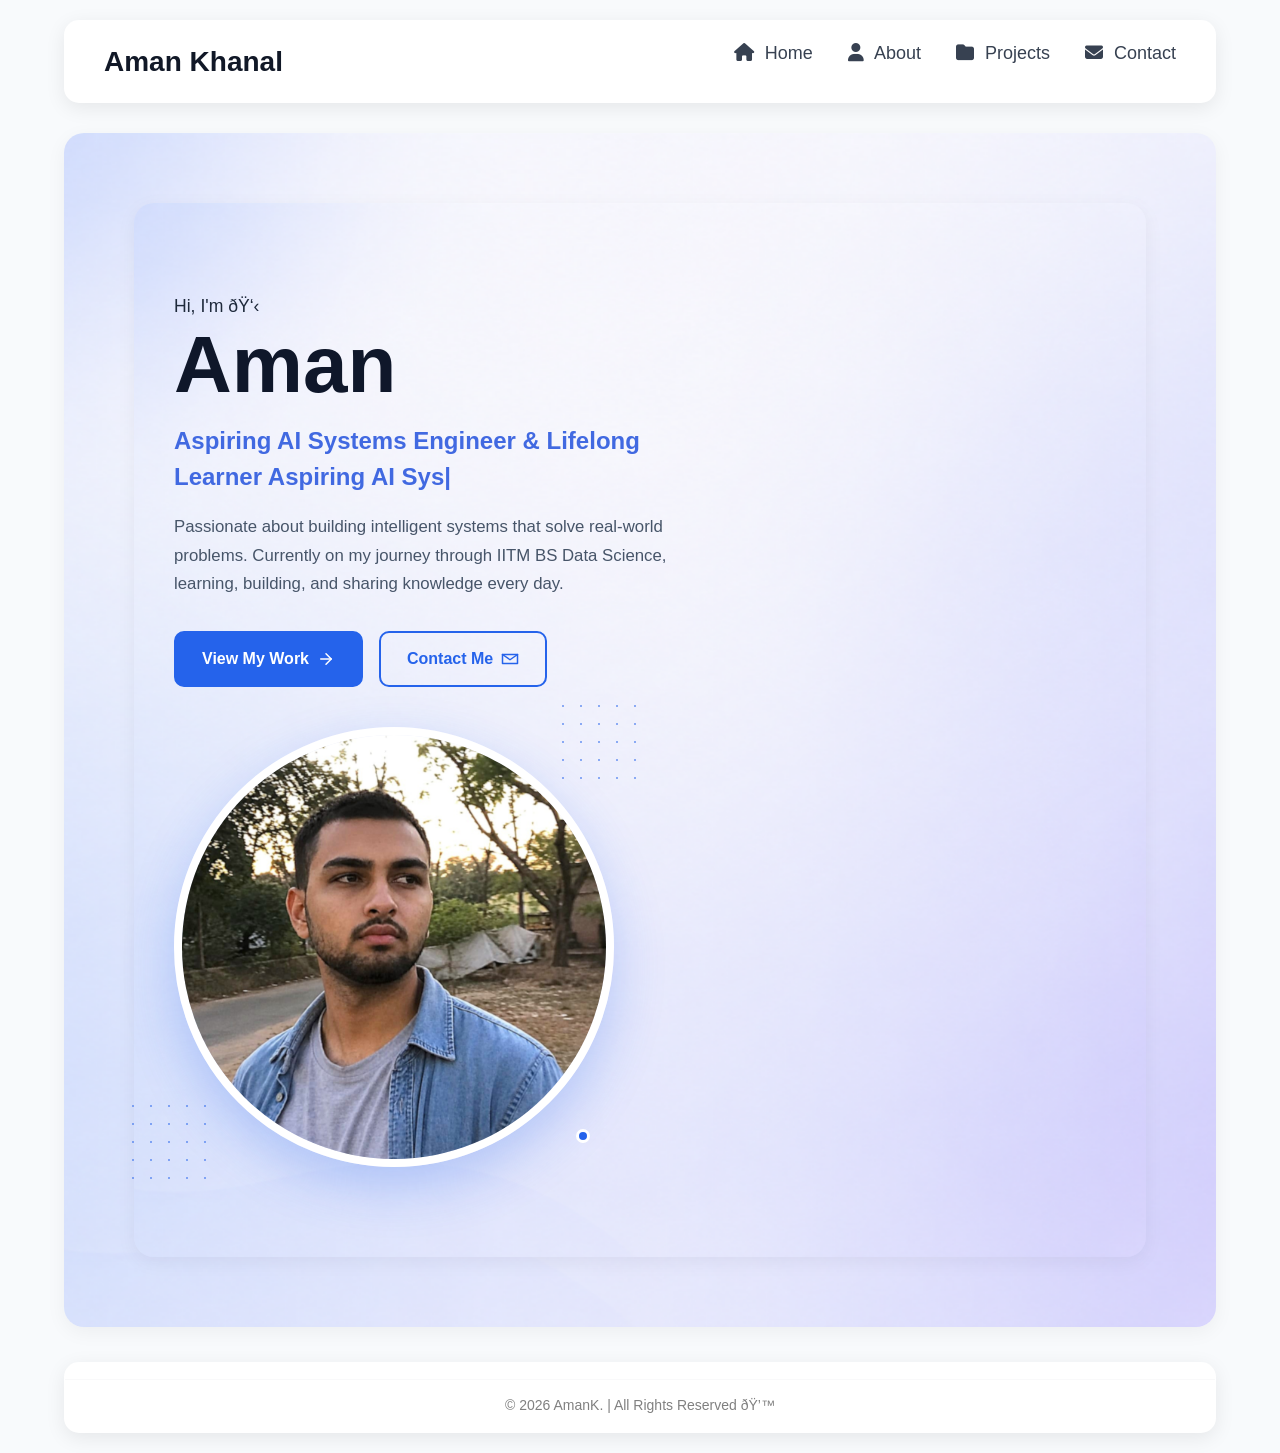
==== index.html @ 200d9241 "Add files via upload" ====
<!doctype html>

<html lang="en">
  <head>
    <link
      href="https://cdn.jsdelivr.net/npm/bootstrap@5.3.8/dist/css/bootstrap.min.css"
      rel="stylesheet"
      integrity="sha384-sRIl4kxILFvY47J16cr9ZwB07vP4J8+LH7qKQnuqkuIAvNWLzeN8tE5YBujZqJLB"
      crossorigin="anonymous"
    />
    <script>
      src="https://cdn.jsdelivr.net/npm/bootstrap@5.3.8/dist/js/bootstrap.bundle.min.js"
      integrity="sha384-FKyoEForCGlyvwx9Hj09JcYn3nv7wiPVlz7YYwJrWVcXK/BmnVDxM+D2scQbITxI"
      crossorigin="anonymous"
    </script>
    <link href="styles.css" rel="stylesheet" />
    <link
      rel="stylesheet"
      href="https://cdnjs.cloudflare.com/ajax/libs/font-awesome/6.7.2/css/all.min.css"
    />
    <title>AmanK.</title>
  </head>
  <body>
    <header>
      <h1>Aman Khanal</h1>
      <nav>
        <ul>
          <li>
            <a href="#index.html"><i class="fa-solid fa-house"></i> Home</a>
          </li>
          <li>
            <a href="./about.html"><i class="fa-solid fa-user"></i> About</a>
          </li>
          <li>
            <a href="./projects.html"
              ><i class="fa-solid fa-folder"></i> Projects</a
            >
          </li>
          <li>
            <a href="./contact.html"
              ><i class="fa-solid fa-envelope"></i> Contact</a
            >
          </li>
        </ul>
      </nav>
    </header>
    <main>
      <section>
        <section class="hero">
          <div class="hero-text">
            <p class="hero-greeting">Hi, I'm 👋</p>
            <h1 class="hero-name">Aman</h1>
            <p class="hero-role" id="typing">
              Aspiring AI Systems Engineer &amp; Lifelong Learner
            </p>
            <p class="hero-desc">
              Passionate about building intelligent systems that solve
              real-world problems. Currently on my journey through IITM BS Data
              Science, learning, building, and sharing knowledge every day.
            </p>
            <div class="hero-buttons">
              <a href="./projects.html" class="btn btn-primary">
                View My Work
                <svg
                  width="18"
                  height="18"
                  viewBox="0 0 24 24"
                  fill="none"
                  stroke="currentColor"
                  stroke-width="2"
                  stroke-linecap="round"
                  stroke-linejoin="round"
                >
                  <line x1="5" y1="12" x2="19" y2="12"></line>
                  <polyline points="12 5 19 12 12 19"></polyline>
                </svg>
              </a>
              <a href="./contact.html" class="btn btn-secondary">
                Contact Me
                <svg
                  width="18"
                  height="18"
                  viewBox="0 0 24 24"
                  fill="none"
                  stroke="currentColor"
                  stroke-width="2"
                  stroke-linecap="round"
                  stroke-linejoin="round"
                >
                  <path d="M4 4h16v16H4z" stroke="none"></path>
                  <path d="M22 6l-10 7L2 6"></path>
                  <path d="M2 6h20v12H2z"></path>
                </svg>
              </a>
            </div>
          </div>

          <div class="hero-image-wrap">
            <span class="dots dots-top"></span>
            <span class="dots dots-bottom"></span>
            <div class="hero-image">
              <img src="photo.jpeg" alt="Aman" />
            </div>
            <span class="hero-dot"></span>
          </div>
        </section>
      </section>
    </main>
    <footer>
      <hr />
      <p>&copy; 2026 AmanK. | All Rights Reserved 💙</p>
    </footer>
    <script>
          const words = [
    "Aspiring AI Systems Engineer",
    "Machine Learning Enthusiast",
    "IITM BS Data Science Student",
    "Lifelong Learner",
    "Building AI Projects Every Day"
];

let wordIndex = 0;
let charIndex = 0;

const typing = document.getElementById("typing");

function type(){

    if(charIndex < words[wordIndex].length){

        typing.textContent += words[wordIndex].charAt(charIndex);

        charIndex++;

        setTimeout(type,100);

    }
    else{

        setTimeout(erase,1500);

    }

}

function erase(){

    if(charIndex > 0){

        typing.textContent = words[wordIndex].substring(0,charIndex-1);

        charIndex--;

        setTimeout(erase,50);

    }
    else{

        wordIndex = (wordIndex + 1) % words.length;

        setTimeout(type,500);

    }

}

type();
    </script>
  </body>
</html>
---- styles.css ----
*{
    margin: 0;
    padding: 0;
    box-sizing: border-box;
}

body{
    width: 90%;
    margin: auto;
    font-family: Arial, Helvetica, sans-serif;
    background-color: #f8fafc;
    color: #1f2937;
}


header{
    display: flex;
    justify-content: space-between;
    align-items: center;
    padding: 20px 40px;
    margin-top: 20px;
    background: white;
    border-radius: 15px;
    box-shadow: 0 5px 20px rgba(0,0,0,0.08);
}

h1{
    margin: 0;
    font-size: 28px;
    font-weight: bold;
    color: #111827;
}


nav ul{
    list-style: none;
    display: flex;
    gap: 35px;
}

nav ul li a{
    text-decoration: none;
    color: #374151;
    font-size: 18px;
    transition: 0.3s;
}

nav ul li a i{
    margin-right: 6px;
}

nav ul li a:hover{
    color: royalblue;
}




section{
    min-height: 80vh;
    display: flex;
    align-items: center;
    padding: 70px;
    margin-top: 30px;
    border-radius: 20px;
    background-image: url("background.png");
    background-size: cover;
    background-position: center;
    background-repeat: no-repeat;

    box-shadow: 0 5px 20px rgba(0,0,0,0.05);
}


footer{
    text-align: center;
    margin-top: 35px;
    margin-bottom: 20px;
    padding: 1px;
    background: white;
    border-radius: 15px;
    color: gray;
    font-size: 14px;
    box-shadow: 0 5px 20px rgba(0,0,0,0.08);
}

footer hr{
    margin-bottom: 15px;
    border: none;
    border-top: 1px solid #e5e7eb;
}
.hero {
display: flex;
align-items: center;
justify-content: space-between;
gap: 40px;
max-width: 1280px;
margin: 0 auto;
padding: 90px 40px;
flex-wrap: wrap;
}

/* Text side */
.hero-text {
max-width: 560px;
}

.hero-greeting {
font-size: 1.1rem;
color: #1e293b;
margin: 0 0 6px;
}

.hero-name {
font-size: 5rem;
line-height: 1;
font-weight: 800;
color: #0f172a;
margin: 0 0 18px;
}

.hero-role {
font-size: 1.5rem;
font-weight: 600;
color: #2563eb;
margin: 0 0 18px;
}

.hero-desc {
font-size: 1.05rem;
line-height: 1.7;
color: #475569;
margin: 0 0 32px;
}

.hero-buttons {
display: flex;
gap: 16px;
flex-wrap: wrap;
}

.btn {
display: inline-flex;
align-items: center;
gap: 8px;
padding: 14px 26px;
border-radius: 10px;
font-weight: 600;
font-size: 1rem;
text-decoration: none;
transition: transform 0.2s ease, box-shadow 0.2s ease;
}

.btn-primary {
background: #2563eb;
color: #fff;
border: 2px solid #2563eb;
}

.btn-primary:hover {
transform: translateY(-2px);
box-shadow: 0 8px 20px rgba(37, 99, 235, 0.35);
}

.btn-secondary {
background: transparent;
color: #2563eb;
border: 2px solid #2563eb;
}

.btn-secondary:hover {
background: rgba(37, 99, 235, 0.08);
transform: translateY(-2px);
}

/* Image side */
.hero-image-wrap {
position: relative;
flex-shrink: 0;
}

.hero-image {
width: 440px;
height: 440px;
border-radius: 50%;
overflow: hidden;
border: 8px solid #ffffff;
box-shadow: 0 20px 50px rgba(37, 99, 235, 0.25);
}

.hero-image img {
width: 100%;
height: 100%;
object-fit: cover;
display: block;
}

.hero-dot {
position: absolute;
bottom: 24px;
right: 24px;
width: 14px;
height: 14px;
background: #2563eb;
border-radius: 50%;
border: 3px solid #fff;
}

/* Decorative dot grids */
.dots {
position: absolute;
width: 90px;
height: 90px;
background-image: radial-gradient(#2563eb 1.5px, transparent 1.5px);
background-size: 18px 18px;
opacity: 0.5;
}

.dots-top {
top: -30px;
right: -30px;
}

.dots-bottom {
bottom: -20px;
left: -50px;
}

/* Responsive */
@media (max-width: 900px) {
.hero {
    flex-direction: column;
    text-align: center;
    padding: 60px 24px;
}

.hero-text {
    max-width: 100%;
}

.hero-buttons {
    justify-content: center;
}

.hero-image {
    width: 320px;
    height: 320px;
}
}
.hero-role{
    color: royalblue;
    font-size: 24px;
    font-weight: bold;
    min-height: 35px;
}

.hero-role::after{
    content: "|";
    animation: blink 0.8s infinite;
}

@keyframes blink{

    50%{
        opacity:0;
    }

}
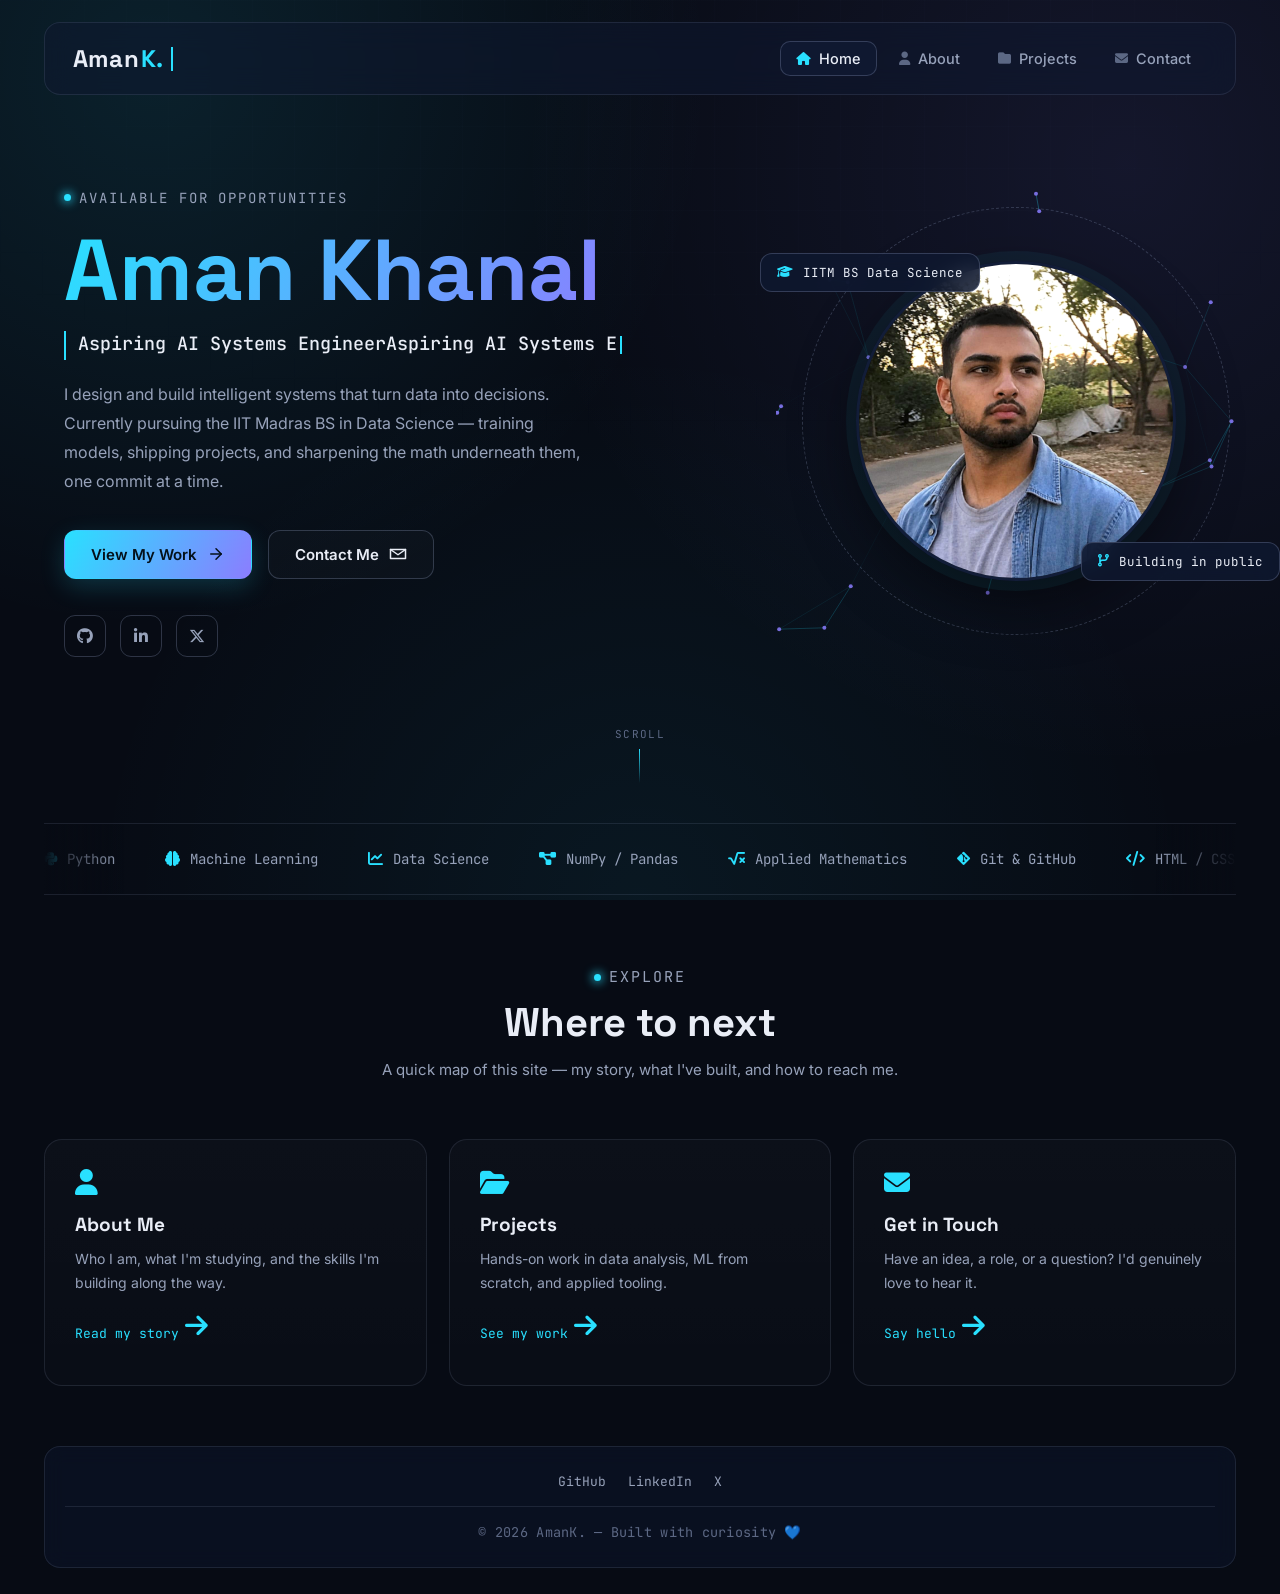
==== commit c4c44d8e: "Add files via upload" ====
--- a/index.html
+++ b/index.html
@@ -1,170 +1,255 @@
-<!doctype html>
-
-<html lang="en">
-  <head>
-    <link
-      href="https://cdn.jsdelivr.net/npm/bootstrap@5.3.8/dist/css/bootstrap.min.css"
-      rel="stylesheet"
-      integrity="sha384-sRIl4kxILFvY47J16cr9ZwB07vP4J8+LH7qKQnuqkuIAvNWLzeN8tE5YBujZqJLB"
-      crossorigin="anonymous"
-    />
-    <script>
-      src="https://cdn.jsdelivr.net/npm/bootstrap@5.3.8/dist/js/bootstrap.bundle.min.js"
-      integrity="sha384-FKyoEForCGlyvwx9Hj09JcYn3nv7wiPVlz7YYwJrWVcXK/BmnVDxM+D2scQbITxI"
-      crossorigin="anonymous"
-    </script>
-    <link href="styles.css" rel="stylesheet" />
-    <link
-      rel="stylesheet"
-      href="https://cdnjs.cloudflare.com/ajax/libs/font-awesome/6.7.2/css/all.min.css"
-    />
-    <title>AmanK.</title>
-  </head>
-  <body>
-    <header>
-      <h1>Aman Khanal</h1>
-      <nav>
-        <ul>
-          <li>
-            <a href="#index.html"><i class="fa-solid fa-house"></i> Home</a>
-          </li>
-          <li>
-            <a href="./about.html"><i class="fa-solid fa-user"></i> About</a>
-          </li>
-          <li>
-            <a href="./projects.html"
-              ><i class="fa-solid fa-folder"></i> Projects</a
-            >
-          </li>
-          <li>
-            <a href="./contact.html"
-              ><i class="fa-solid fa-envelope"></i> Contact</a
-            >
-          </li>
-        </ul>
-      </nav>
-    </header>
-    <main>
-      <section>
-        <section class="hero">
-          <div class="hero-text">
-            <p class="hero-greeting">Hi, I'm 👋</p>
-            <h1 class="hero-name">Aman</h1>
-            <p class="hero-role" id="typing">
-              Aspiring AI Systems Engineer &amp; Lifelong Learner
-            </p>
-            <p class="hero-desc">
-              Passionate about building intelligent systems that solve
-              real-world problems. Currently on my journey through IITM BS Data
-              Science, learning, building, and sharing knowledge every day.
-            </p>
-            <div class="hero-buttons">
-              <a href="./projects.html" class="btn btn-primary">
-                View My Work
-                <svg
-                  width="18"
-                  height="18"
-                  viewBox="0 0 24 24"
-                  fill="none"
-                  stroke="currentColor"
-                  stroke-width="2"
-                  stroke-linecap="round"
-                  stroke-linejoin="round"
-                >
-                  <line x1="5" y1="12" x2="19" y2="12"></line>
-                  <polyline points="12 5 19 12 12 19"></polyline>
-                </svg>
-              </a>
-              <a href="./contact.html" class="btn btn-secondary">
-                Contact Me
-                <svg
-                  width="18"
-                  height="18"
-                  viewBox="0 0 24 24"
-                  fill="none"
-                  stroke="currentColor"
-                  stroke-width="2"
-                  stroke-linecap="round"
-                  stroke-linejoin="round"
-                >
-                  <path d="M4 4h16v16H4z" stroke="none"></path>
-                  <path d="M22 6l-10 7L2 6"></path>
-                  <path d="M2 6h20v12H2z"></path>
-                </svg>
-              </a>
-            </div>
-          </div>
-
-          <div class="hero-image-wrap">
-            <span class="dots dots-top"></span>
-            <span class="dots dots-bottom"></span>
-            <div class="hero-image">
-              <img src="photo.jpeg" alt="Aman" />
-            </div>
-            <span class="hero-dot"></span>
-          </div>
-        </section>
-      </section>
-    </main>
-    <footer>
-      <hr />
-      <p>&copy; 2026 AmanK. | All Rights Reserved 💙</p>
-    </footer>
-    <script>
-          const words = [
-    "Aspiring AI Systems Engineer",
-    "Machine Learning Enthusiast",
-    "IITM BS Data Science Student",
-    "Lifelong Learner",
-    "Building AI Projects Every Day"
-];
-
-let wordIndex = 0;
-let charIndex = 0;
-
-const typing = document.getElementById("typing");
-
-function type(){
-
-    if(charIndex < words[wordIndex].length){
-
-        typing.textContent += words[wordIndex].charAt(charIndex);
-
-        charIndex++;
-
-        setTimeout(type,100);
-
-    }
-    else{
-
-        setTimeout(erase,1500);
-
-    }
-
-}
-
-function erase(){
-
-    if(charIndex > 0){
-
-        typing.textContent = words[wordIndex].substring(0,charIndex-1);
-
-        charIndex--;
-
-        setTimeout(erase,50);
-
-    }
-    else{
-
-        wordIndex = (wordIndex + 1) % words.length;
-
-        setTimeout(type,500);
-
-    }
-
-}
-
-type();
-    </script>
-  </body>
-</html>
+<!doctype html>
+<html lang="en">
+<head>
+    <meta charset="UTF-8" />
+    <meta name="viewport" content="width=device-width, initial-scale=1.0" />
+    <title>AmanK. | AI &amp; ML Engineer</title>
+    <meta name="description" content="Aman Khanal — aspiring AI Systems Engineer building intelligent, real-world machine learning projects." />
+
+    <link href="styles.css" rel="stylesheet" />
+    <link rel="stylesheet" href="https://cdnjs.cloudflare.com/ajax/libs/font-awesome/6.7.2/css/all.min.css" />
+</head>
+<body>
+
+<header>
+    <h1>Aman<span class="dot">K.</span><span class="cursor"></span></h1>
+    <button class="nav-toggle" id="navToggle" aria-label="Toggle navigation">
+        <span></span><span></span><span></span>
+    </button>
+    <nav id="siteNav">
+        <ul>
+            <li><a href="index.html" class="active"><i class="fa-solid fa-house"></i> Home</a></li>
+            <li><a href="about.html"><i class="fa-solid fa-user"></i> About</a></li>
+            <li><a href="projects.html"><i class="fa-solid fa-folder"></i> Projects</a></li>
+            <li><a href="contact.html"><i class="fa-solid fa-envelope"></i> Contact</a></li>
+        </ul>
+    </nav>
+</header>
+
+<main>
+
+    <section class="hero">
+        <div class="hero-text reveal">
+            <p class="hero-greeting eyebrow">Available for opportunities</p>
+            <h1 class="hero-name">Aman Khanal</h1>
+            <p class="hero-role" id="typing">Aspiring AI Systems Engineer</p>
+            <p class="hero-desc">
+                I design and build intelligent systems that turn data into decisions.
+                Currently pursuing the IIT Madras BS in Data Science — training models,
+                shipping projects, and sharpening the math underneath them, one commit at a time.
+            </p>
+            <div class="hero-buttons">
+                <a href="projects.html" class="btn btn-primary">
+                    View My Work
+                    <svg width="18" height="18" viewBox="0 0 24 24" fill="none" stroke="currentColor" stroke-width="2" stroke-linecap="round" stroke-linejoin="round">
+                        <line x1="5" y1="12" x2="19" y2="12"></line>
+                        <polyline points="12 5 19 12 12 19"></polyline>
+                    </svg>
+                </a>
+                <a href="contact.html" class="btn btn-secondary">
+                    Contact Me
+                    <svg width="18" height="18" viewBox="0 0 24 24" fill="none" stroke="currentColor" stroke-width="2" stroke-linecap="round" stroke-linejoin="round">
+                        <path d="M2 6h20v12H2z"></path>
+                        <path d="M22 6l-10 7L2 6"></path>
+                    </svg>
+                </a>
+            </div>
+            <div class="hero-socials">
+                <a href="https://github.com/amanml2026" target="_blank" aria-label="GitHub"><i class="fa-brands fa-github"></i></a>
+                <a href="https://www.linkedin.com/in/aman-khanal-4bb287227/" target="_blank" aria-label="LinkedIn"><i class="fa-brands fa-linkedin-in"></i></a>
+                <a href="https://x.com/AmanKhanal_AI" target="_blank" aria-label="X"><i class="fa-brands fa-x-twitter"></i></a>
+            </div>
+        </div>
+
+        <div class="hero-image-wrap reveal">
+            <canvas id="neural-canvas"></canvas>
+            <span class="hero-ring"></span>
+            <div class="hero-image">
+                <img src="photo.jpeg" alt="Aman Khanal" />
+            </div>
+            <div class="float-chip chip-1"><i class="fa-solid fa-graduation-cap"></i> IITM BS Data Science</div>
+            <div class="float-chip chip-2"><i class="fa-solid fa-code-branch"></i> Building in public</div>
+        </div>
+    </section>
+
+    <div class="scroll-cue reveal"><span>Scroll</span><span class="line"></span></div>
+
+    <section class="stack-strip reveal" aria-label="Technologies I work with">
+        <div class="marquee">
+            <span><i class="fa-brands fa-python"></i> Python</span>
+            <span><i class="fa-solid fa-brain"></i> Machine Learning</span>
+            <span><i class="fa-solid fa-chart-line"></i> Data Science</span>
+            <span><i class="fa-solid fa-diagram-project"></i> NumPy / Pandas</span>
+            <span><i class="fa-solid fa-square-root-variable"></i> Applied Mathematics</span>
+            <span><i class="fa-brands fa-git-alt"></i> Git &amp; GitHub</span>
+            <span><i class="fa-solid fa-code"></i> HTML / CSS / JS</span>
+            <span><i class="fa-solid fa-terminal"></i> Problem Solving</span>
+            <!-- duplicate set for seamless loop -->
+            <span><i class="fa-brands fa-python"></i> Python</span>
+            <span><i class="fa-solid fa-brain"></i> Machine Learning</span>
+            <span><i class="fa-solid fa-chart-line"></i> Data Science</span>
+            <span><i class="fa-solid fa-diagram-project"></i> NumPy / Pandas</span>
+            <span><i class="fa-solid fa-square-root-variable"></i> Applied Mathematics</span>
+            <span><i class="fa-brands fa-git-alt"></i> Git &amp; GitHub</span>
+            <span><i class="fa-solid fa-code"></i> HTML / CSS / JS</span>
+            <span><i class="fa-solid fa-terminal"></i> Problem Solving</span>
+        </div>
+    </section>
+
+    <div class="section-head reveal">
+        <p class="eyebrow">Explore</p>
+        <h2>Where to next</h2>
+        <p>A quick map of this site — my story, what I've built, and how to reach me.</p>
+    </div>
+
+    <section class="preview-grid">
+        <div class="preview-card panel reveal">
+            <i class="fa-solid fa-user"></i>
+            <h3>About Me</h3>
+            <p>Who I am, what I'm studying, and the skills I'm building along the way.</p>
+            <a href="about.html">Read my story <i class="fa-solid fa-arrow-right"></i></a>
+        </div>
+        <div class="preview-card panel reveal">
+            <i class="fa-solid fa-folder-open"></i>
+            <h3>Projects</h3>
+            <p>Hands-on work in data analysis, ML from scratch, and applied tooling.</p>
+            <a href="projects.html">See my work <i class="fa-solid fa-arrow-right"></i></a>
+        </div>
+        <div class="preview-card panel reveal">
+            <i class="fa-solid fa-envelope"></i>
+            <h3>Get in Touch</h3>
+            <p>Have an idea, a role, or a question? I'd genuinely love to hear it.</p>
+            <a href="contact.html">Say hello <i class="fa-solid fa-arrow-right"></i></a>
+        </div>
+    </section>
+
+</main>
+
+<footer>
+    <div class="foot-links">
+        <a href="https://github.com/amanml2026" target="_blank">GitHub</a>
+        <a href="https://www.linkedin.com/in/aman-khanal-4bb287227/" target="_blank">LinkedIn</a>
+        <a href="https://x.com/AmanKhanal_AI" target="_blank">X</a>
+    </div>
+    <hr />
+    <p>&copy; 2026 AmanK. — Built with curiosity 💙</p>
+</footer>
+
+<button class="to-top" id="toTop" aria-label="Back to top"><i class="fa-solid fa-arrow-up"></i></button>
+
+<script>
+/* ---------- mobile nav ---------- */
+const navToggle = document.getElementById('navToggle');
+const siteNav = document.getElementById('siteNav');
+navToggle.addEventListener('click', () => siteNav.classList.toggle('open'));
+document.querySelectorAll('#siteNav a').forEach(a => a.addEventListener('click', () => siteNav.classList.remove('open')));
+
+/* ---------- back to top ---------- */
+const toTop = document.getElementById('toTop');
+window.addEventListener('scroll', () => {
+    toTop.classList.toggle('show', window.scrollY > 400);
+});
+toTop.addEventListener('click', () => window.scrollTo({ top: 0, behavior: 'smooth' }));
+
+/* ---------- scroll reveal ---------- */
+const revealEls = document.querySelectorAll('.reveal');
+const io = new IntersectionObserver((entries) => {
+    entries.forEach(e => {
+        if (e.isIntersecting) {
+            e.target.classList.add('is-visible');
+            io.unobserve(e.target);
+        }
+    });
+}, { threshold: 0.15 });
+revealEls.forEach(el => io.observe(el));
+
+/* ---------- typing effect ---------- */
+const words = [
+    "Aspiring AI Systems Engineer",
+    "Machine Learning Enthusiast",
+    "IITM BS Data Science Student",
+    "Lifelong Learner",
+    "Building AI Projects Every Day"
+];
+let wordIndex = 0, charIndex = 0;
+const typing = document.getElementById("typing");
+
+function type(){
+    if (charIndex < words[wordIndex].length){
+        typing.textContent += words[wordIndex].charAt(charIndex);
+        charIndex++;
+        setTimeout(type, 90);
+    } else {
+        setTimeout(erase, 1500);
+    }
+}
+function erase(){
+    if (charIndex > 0){
+        typing.textContent = words[wordIndex].substring(0, charIndex - 1);
+        charIndex--;
+        setTimeout(erase, 45);
+    } else {
+        wordIndex = (wordIndex + 1) % words.length;
+        setTimeout(type, 400);
+    }
+}
+type();
+
+/* ---------- neural network canvas ---------- */
+const canvas = document.getElementById('neural-canvas');
+const ctx = canvas.getContext('2d');
+let w, h, nodes = [];
+const NODE_COUNT = 26;
+
+function resize(){
+    w = canvas.width = canvas.offsetWidth * devicePixelRatio;
+    h = canvas.height = canvas.offsetHeight * devicePixelRatio;
+}
+function initNodes(){
+    nodes = Array.from({ length: NODE_COUNT }, () => ({
+        x: Math.random() * w,
+        y: Math.random() * h,
+        vx: (Math.random() - 0.5) * 0.3,
+        vy: (Math.random() - 0.5) * 0.3
+    }));
+}
+function step(){
+    ctx.clearRect(0, 0, w, h);
+    nodes.forEach(n => {
+        n.x += n.vx; n.y += n.vy;
+        if (n.x < 0 || n.x > w) n.vx *= -1;
+        if (n.y < 0 || n.y > h) n.vy *= -1;
+    });
+    for (let i = 0; i < nodes.length; i++){
+        for (let j = i + 1; j < nodes.length; j++){
+            const a = nodes[i], b = nodes[j];
+            const d = Math.hypot(a.x - b.x, a.y - b.y);
+            const maxD = w * 0.22;
+            if (d < maxD){
+                ctx.strokeStyle = `rgba(41,224,255,${(1 - d / maxD) * 0.35})`;
+                ctx.lineWidth = 1;
+                ctx.beginPath();
+                ctx.moveTo(a.x, a.y);
+                ctx.lineTo(b.x, b.y);
+                ctx.stroke();
+            }
+        }
+    }
+    nodes.forEach(n => {
+        ctx.fillStyle = 'rgba(139,125,255,0.85)';
+        ctx.beginPath();
+        ctx.arc(n.x, n.y, 2, 0, Math.PI * 2);
+        ctx.fill();
+    });
+    requestAnimationFrame(step);
+}
+if (canvas){
+    resize();
+    initNodes();
+    step();
+    window.addEventListener('resize', () => { resize(); initNodes(); });
+}
+</script>
+
+</body>
+</html>
--- a/styles.css
+++ b/styles.css
@@ -1,269 +1,676 @@
-
-*{
-    margin: 0;
-    padding: 0;
-    box-sizing: border-box;
-}
-
-body{
-    width: 90%;
-    margin: auto;
-    font-family: Arial, Helvetica, sans-serif;
-    background-color: #f8fafc;
-    color: #1f2937;
-}
-
-
-header{
-    display: flex;
-    justify-content: space-between;
-    align-items: center;
-    padding: 20px 40px;
-    margin-top: 20px;
-    background: white;
-    border-radius: 15px;
-    box-shadow: 0 5px 20px rgba(0,0,0,0.08);
-}
-
-h1{
-    margin: 0;
-    font-size: 28px;
-    font-weight: bold;
-    color: #111827;
-}
-
-
-nav ul{
-    list-style: none;
-    display: flex;
-    gap: 35px;
-}
-
-nav ul li a{
-    text-decoration: none;
-    color: #374151;
-    font-size: 18px;
-    transition: 0.3s;
-}
-
-nav ul li a i{
-    margin-right: 6px;
-}
-
-nav ul li a:hover{
-    color: royalblue;
-}
-
-
-
-
-section{
-    min-height: 80vh;
-    display: flex;
-    align-items: center;
-    padding: 70px;
-    margin-top: 30px;
-    border-radius: 20px;
-    background-image: url("background.png");
-    background-size: cover;
-    background-position: center;
-    background-repeat: no-repeat;
-
-    box-shadow: 0 5px 20px rgba(0,0,0,0.05);
-}
-
-
-footer{
-    text-align: center;
-    margin-top: 35px;
-    margin-bottom: 20px;
-    padding: 1px;
-    background: white;
-    border-radius: 15px;
-    color: gray;
-    font-size: 14px;
-    box-shadow: 0 5px 20px rgba(0,0,0,0.08);
-}
-
-footer hr{
-    margin-bottom: 15px;
-    border: none;
-    border-top: 1px solid #e5e7eb;
-}
-.hero {
-display: flex;
-align-items: center;
-justify-content: space-between;
-gap: 40px;
-max-width: 1280px;
-margin: 0 auto;
-padding: 90px 40px;
-flex-wrap: wrap;
-}
-
-/* Text side */
-.hero-text {
-max-width: 560px;
-}
-
-.hero-greeting {
-font-size: 1.1rem;
-color: #1e293b;
-margin: 0 0 6px;
-}
-
-.hero-name {
-font-size: 5rem;
-line-height: 1;
-font-weight: 800;
-color: #0f172a;
-margin: 0 0 18px;
-}
-
-.hero-role {
-font-size: 1.5rem;
-font-weight: 600;
-color: #2563eb;
-margin: 0 0 18px;
-}
-
-.hero-desc {
-font-size: 1.05rem;
-line-height: 1.7;
-color: #475569;
-margin: 0 0 32px;
-}
-
-.hero-buttons {
-display: flex;
-gap: 16px;
-flex-wrap: wrap;
-}
-
-.btn {
-display: inline-flex;
-align-items: center;
-gap: 8px;
-padding: 14px 26px;
-border-radius: 10px;
-font-weight: 600;
-font-size: 1rem;
-text-decoration: none;
-transition: transform 0.2s ease, box-shadow 0.2s ease;
-}
-
-.btn-primary {
-background: #2563eb;
-color: #fff;
-border: 2px solid #2563eb;
-}
-
-.btn-primary:hover {
-transform: translateY(-2px);
-box-shadow: 0 8px 20px rgba(37, 99, 235, 0.35);
-}
-
-.btn-secondary {
-background: transparent;
-color: #2563eb;
-border: 2px solid #2563eb;
-}
-
-.btn-secondary:hover {
-background: rgba(37, 99, 235, 0.08);
-transform: translateY(-2px);
-}
-
-/* Image side */
-.hero-image-wrap {
-position: relative;
-flex-shrink: 0;
-}
-
-.hero-image {
-width: 440px;
-height: 440px;
-border-radius: 50%;
-overflow: hidden;
-border: 8px solid #ffffff;
-box-shadow: 0 20px 50px rgba(37, 99, 235, 0.25);
-}
-
-.hero-image img {
-width: 100%;
-height: 100%;
-object-fit: cover;
-display: block;
-}
-
-.hero-dot {
-position: absolute;
-bottom: 24px;
-right: 24px;
-width: 14px;
-height: 14px;
-background: #2563eb;
-border-radius: 50%;
-border: 3px solid #fff;
-}
-
-/* Decorative dot grids */
-.dots {
-position: absolute;
-width: 90px;
-height: 90px;
-background-image: radial-gradient(#2563eb 1.5px, transparent 1.5px);
-background-size: 18px 18px;
-opacity: 0.5;
-}
-
-.dots-top {
-top: -30px;
-right: -30px;
-}
-
-.dots-bottom {
-bottom: -20px;
-left: -50px;
-}
-
-/* Responsive */
-@media (max-width: 900px) {
-.hero {
-    flex-direction: column;
-    text-align: center;
-    padding: 60px 24px;
-}
-
-.hero-text {
-    max-width: 100%;
-}
-
-.hero-buttons {
-    justify-content: center;
-}
-
-.hero-image {
-    width: 320px;
-    height: 320px;
-}
-}
-.hero-role{
-    color: royalblue;
-    font-size: 24px;
-    font-weight: bold;
-    min-height: 35px;
-}
-
-.hero-role::after{
-    content: "|";
-    animation: blink 0.8s infinite;
-}
-
-@keyframes blink{
-
-    50%{
-        opacity:0;
-    }
-
-}+@import url('https://fonts.googleapis.com/css2?family=Space+Grotesk:wght@400;500;600;700&family=Inter:wght@400;500;600&family=JetBrains+Mono:wght@400;500&display=swap');
+
+/* ---------------------------------------------
+   Design tokens — AmanK. / AI Engineer portfolio
+--------------------------------------------- */
+:root{
+    --bg:            #070b14;
+    --bg-soft:       #0b1120;
+    --panel:         #0f1830;
+    --panel-2:       #121d38;
+    --border:        rgba(148,163,196,0.14);
+    --border-strong: rgba(148,163,196,0.28);
+
+    --text:          #e9edf6;
+    --text-dim:      #97a2ba;
+    --text-faint:    #5c6884;
+
+    --cyan:          #29e0ff;
+    --violet:        #8b7dff;
+    --grad:          linear-gradient(120deg, var(--cyan), var(--violet));
+    --grad-soft:     linear-gradient(120deg, rgba(41,224,255,0.14), rgba(139,125,255,0.14));
+
+    --font-display: 'Space Grotesk', sans-serif;
+    --font-body:    'Inter', sans-serif;
+    --font-mono:    'JetBrains Mono', monospace;
+
+    --radius: 18px;
+    --radius-sm: 10px;
+}
+
+*{
+    margin:0;
+    padding:0;
+    box-sizing:border-box;
+}
+
+html{
+    scroll-behavior:smooth;
+}
+
+body{
+    width:100%;
+    max-width:1240px;
+    margin:auto;
+    padding:0 24px;
+    font-family:var(--font-body);
+    background:var(--bg);
+    color:var(--text);
+    position:relative;
+    overflow-x:hidden;
+}
+
+/* faint global grid + glow backdrop */
+body::before{
+    content:"";
+    position:fixed;
+    inset:0;
+    z-index:-2;
+    background:
+        radial-gradient(circle at 12% 8%, rgba(41,224,255,0.10), transparent 40%),
+        radial-gradient(circle at 88% 18%, rgba(139,125,255,0.10), transparent 45%),
+        radial-gradient(circle at 50% 100%, rgba(41,224,255,0.06), transparent 50%),
+        var(--bg);
+}
+body::after{
+    content:"";
+    position:fixed;
+    inset:0;
+    z-index:-1;
+    opacity:.35;
+    background-image:
+        linear-gradient(rgba(148,163,196,0.05) 1px, transparent 1px),
+        linear-gradient(90deg, rgba(148,163,196,0.05) 1px, transparent 1px);
+    background-size:42px 42px;
+    mask-image:radial-gradient(ellipse 80% 60% at 50% 0%, #000 40%, transparent 90%);
+}
+
+::selection{
+    background:var(--cyan);
+    color:#04101a;
+}
+
+::-webkit-scrollbar{ width:10px; }
+::-webkit-scrollbar-track{ background:var(--bg); }
+::-webkit-scrollbar-thumb{ background:var(--panel-2); border-radius:10px; border:2px solid var(--bg); }
+::-webkit-scrollbar-thumb:hover{ background:var(--border-strong); }
+
+a{ color:inherit; }
+
+.eyebrow{
+    display:inline-flex;
+    align-items:center;
+    gap:8px;
+    font-family:var(--font-mono);
+    font-size:12.5px;
+    letter-spacing:.14em;
+    text-transform:uppercase;
+    color:var(--cyan);
+}
+.eyebrow::before{
+    content:"";
+    width:7px;
+    height:7px;
+    border-radius:50%;
+    background:var(--cyan);
+    box-shadow:0 0 10px 2px rgba(41,224,255,.7);
+}
+
+/* ---------------- Header / Nav ---------------- */
+header{
+    display:flex;
+    justify-content:space-between;
+    align-items:center;
+    padding:18px 28px;
+    margin-top:22px;
+    background:rgba(15,24,48,0.55);
+    backdrop-filter:blur(14px);
+    -webkit-backdrop-filter:blur(14px);
+    border:1px solid var(--border);
+    border-radius:16px;
+    position:sticky;
+    top:16px;
+    z-index:100;
+}
+
+header h1{
+    font-family:var(--font-display);
+    font-size:24px;
+    font-weight:700;
+    letter-spacing:.01em;
+    color:var(--text);
+    display:flex;
+    align-items:center;
+    gap:2px;
+}
+header h1 .dot{
+    color:var(--cyan);
+}
+header h1 .cursor{
+    display:inline-block;
+    width:2px;
+    height:1em;
+    margin-left:6px;
+    background:var(--cyan);
+    animation:blinkCursor 1.1s steps(1) infinite;
+}
+@keyframes blinkCursor{ 50%{ opacity:0; } }
+
+nav ul{
+    display:flex;
+    list-style:none;
+    gap:6px;
+}
+
+nav ul li a{
+    display:flex;
+    align-items:center;
+    gap:8px;
+    text-decoration:none;
+    color:var(--text-dim);
+    font-size:14.5px;
+    font-weight:500;
+    padding:9px 16px;
+    border-radius:10px;
+    transition:.25s ease;
+    position:relative;
+}
+
+nav ul li a i{
+    font-size:13px;
+    color:var(--text-faint);
+    transition:.25s ease;
+}
+
+nav ul li a:hover,
+nav ul li a.active{
+    color:var(--text);
+    background:var(--panel);
+}
+nav ul li a:hover i,
+nav ul li a.active i{
+    color:var(--cyan);
+}
+nav ul li a.active{
+    box-shadow:inset 0 0 0 1px var(--border-strong);
+}
+
+.nav-toggle{
+    display:none;
+    flex-direction:column;
+    gap:5px;
+    background:none;
+    border:none;
+    cursor:pointer;
+    padding:8px;
+}
+.nav-toggle span{
+    width:22px;
+    height:2px;
+    background:var(--text);
+    border-radius:2px;
+    transition:.3s;
+}
+
+/* ---------------- Buttons ---------------- */
+.btn{
+    display:inline-flex;
+    align-items:center;
+    gap:10px;
+    padding:14px 26px;
+    border-radius:12px;
+    font-family:var(--font-body);
+    font-weight:600;
+    font-size:15px;
+    text-decoration:none;
+    border:1px solid transparent;
+    cursor:pointer;
+    transition:transform .25s ease, box-shadow .25s ease, background .25s ease, border-color .25s ease;
+}
+.btn svg{ transition:transform .25s ease; }
+.btn:hover svg{ transform:translateX(3px); }
+
+.btn-primary{
+    background:var(--grad);
+    color:#04101a;
+    box-shadow:0 8px 24px rgba(41,224,255,0.18);
+}
+.btn-primary:hover{
+    transform:translateY(-3px);
+    box-shadow:0 12px 30px rgba(41,224,255,0.3);
+}
+
+.btn-secondary{
+    background:rgba(255,255,255,0.02);
+    color:var(--text);
+    border:1px solid var(--border-strong);
+}
+.btn-secondary:hover{
+    transform:translateY(-3px);
+    border-color:var(--cyan);
+    color:var(--cyan);
+    background:rgba(41,224,255,0.06);
+}
+
+/* ---------------- Glass panel utility ---------------- */
+.panel{
+    background:linear-gradient(180deg, rgba(255,255,255,0.025), rgba(255,255,255,0.01));
+    border:1px solid var(--border);
+    border-radius:var(--radius);
+    position:relative;
+}
+.panel::before{
+    content:"";
+    position:absolute;
+    inset:0;
+    border-radius:inherit;
+    padding:1px;
+    background:var(--grad-soft);
+    -webkit-mask:linear-gradient(#000 0 0) content-box, linear-gradient(#000 0 0);
+    -webkit-mask-composite:xor;
+    mask-composite:exclude;
+    opacity:0;
+    transition:opacity .35s ease;
+    pointer-events:none;
+}
+
+/* ---------------- Scroll reveal ---------------- */
+.reveal{
+    opacity:0;
+    transform:translateY(26px);
+    transition:opacity .7s cubic-bezier(.2,.7,.2,1), transform .7s cubic-bezier(.2,.7,.2,1);
+}
+.reveal.is-visible{
+    opacity:1;
+    transform:translateY(0);
+}
+
+/* ---------------- Footer ---------------- */
+footer{
+    margin-top:60px;
+    margin-bottom:26px;
+    background:rgba(15,24,48,0.45);
+    backdrop-filter:blur(10px);
+    text-align:center;
+    padding:26px 20px;
+    border-radius:16px;
+    border:1px solid var(--border);
+    color:var(--text-faint);
+    font-size:13.5px;
+}
+footer .foot-links{
+    display:flex;
+    justify-content:center;
+    gap:22px;
+    margin-bottom:16px;
+    font-family:var(--font-mono);
+    font-size:13px;
+}
+footer .foot-links a{
+    text-decoration:none;
+    color:var(--text-dim);
+    transition:.25s;
+}
+footer .foot-links a:hover{ color:var(--cyan); }
+
+footer hr{
+    border:none;
+    border-top:1px solid var(--border);
+    margin-bottom:16px;
+}
+
+footer p{
+    font-family:var(--font-mono);
+    letter-spacing:.02em;
+}
+
+/* ---------------- Back to top ---------------- */
+.to-top{
+    position:fixed;
+    right:26px;
+    bottom:26px;
+    width:46px;
+    height:46px;
+    border-radius:50%;
+    background:var(--panel);
+    border:1px solid var(--border-strong);
+    color:var(--cyan);
+    display:flex;
+    align-items:center;
+    justify-content:center;
+    cursor:pointer;
+    opacity:0;
+    pointer-events:none;
+    transform:translateY(10px);
+    transition:.3s ease;
+    z-index:200;
+    font-size:16px;
+}
+.to-top.show{
+    opacity:1;
+    pointer-events:auto;
+    transform:translateY(0);
+}
+.to-top:hover{
+    border-color:var(--cyan);
+    box-shadow:0 0 16px rgba(41,224,255,.35);
+}
+
+/* ---------------- Responsive header ---------------- */
+@media (max-width:820px){
+    nav{
+        position:fixed;
+        top:0; right:0;
+        height:100vh;
+        width:min(78vw,300px);
+        background:rgba(7,11,20,0.98);
+        border-left:1px solid var(--border);
+        transform:translateX(100%);
+        transition:transform .35s ease;
+        z-index:150;
+        padding:100px 30px;
+    }
+    nav.open{ transform:translateX(0); }
+    nav ul{
+        flex-direction:column;
+        gap:6px;
+    }
+    nav ul li a{ font-size:16px; padding:14px 16px; }
+    .nav-toggle{ display:flex; }
+}
+
+/* ================= HERO ================= */
+main{ position:relative; }
+
+.hero{
+    display:flex;
+    align-items:center;
+    justify-content:space-between;
+    gap:50px;
+    padding:90px 20px 60px;
+    flex-wrap:wrap;
+    position:relative;
+    min-height:auto;
+}
+
+.hero-text{
+    max-width:560px;
+    flex:1 1 420px;
+}
+
+.hero-greeting{
+    font-family:var(--font-mono);
+    font-size:14px;
+    color:var(--text-dim);
+    margin-bottom:14px;
+}
+
+.hero-name{
+    font-family:var(--font-display);
+    font-size:clamp(3rem,7vw,5.4rem);
+    line-height:1;
+    font-weight:700;
+    background:var(--grad);
+    -webkit-background-clip:text;
+    background-clip:text;
+    -webkit-text-fill-color:transparent;
+    margin:6px 0 18px;
+}
+
+.hero-role{
+    font-family:var(--font-mono);
+    font-size:1.15rem;
+    font-weight:500;
+    color:var(--text);
+    margin-bottom:20px;
+    min-height:1.6em;
+    border-left:2px solid var(--cyan);
+    padding-left:12px;
+}
+.hero-role::after{
+    content:"";
+    display:inline-block;
+    width:2px;
+    height:1em;
+    background:var(--cyan);
+    margin-left:3px;
+    vertical-align:middle;
+    animation:blinkCursor .9s steps(1) infinite;
+}
+
+.hero-desc{
+    font-size:1rem;
+    line-height:1.8;
+    color:var(--text-dim);
+    margin-bottom:34px;
+    max-width:520px;
+}
+
+.hero-buttons{
+    display:flex;
+    gap:16px;
+    flex-wrap:wrap;
+    margin-bottom:36px;
+}
+
+.hero-socials{
+    display:flex;
+    gap:14px;
+}
+.hero-socials a{
+    width:42px;
+    height:42px;
+    border-radius:11px;
+    display:flex;
+    align-items:center;
+    justify-content:center;
+    border:1px solid var(--border-strong);
+    color:var(--text-dim);
+    text-decoration:none;
+    transition:.25s ease;
+}
+.hero-socials a:hover{
+    color:var(--cyan);
+    border-color:var(--cyan);
+    background:rgba(41,224,255,0.08);
+    transform:translateY(-3px);
+}
+
+/* -------- image / neural canvas -------- */
+.hero-image-wrap{
+    position:relative;
+    flex-shrink:0;
+    width:400px;
+    height:400px;
+    display:flex;
+    align-items:center;
+    justify-content:center;
+}
+
+#neural-canvas{
+    position:absolute;
+    inset:-40px;
+    width:calc(100% + 80px);
+    height:calc(100% + 80px);
+    z-index:0;
+}
+
+.hero-ring{
+    position:absolute;
+    inset:-14px;
+    border-radius:50%;
+    border:1px dashed var(--border-strong);
+    animation:spin 26s linear infinite;
+}
+@keyframes spin{ to{ transform:rotate(360deg); } }
+
+.hero-image{
+    width:320px;
+    height:320px;
+    border-radius:50%;
+    overflow:hidden;
+    border:3px solid var(--panel-2);
+    box-shadow:0 0 0 10px rgba(41,224,255,0.05), 0 20px 60px rgba(0,0,0,.5);
+    position:relative;
+    z-index:1;
+}
+.hero-image img{
+    width:100%;
+    height:100%;
+    object-fit:cover;
+    display:block;
+    filter:saturate(1.05) contrast(1.03);
+}
+
+.float-chip{
+    position:absolute;
+    display:flex;
+    align-items:center;
+    gap:10px;
+    padding:10px 16px;
+    font-family:var(--font-mono);
+    font-size:12.5px;
+    background:rgba(15,24,48,0.85);
+    backdrop-filter:blur(10px);
+    border:1px solid var(--border-strong);
+    border-radius:12px;
+    z-index:2;
+    animation:floaty 5s ease-in-out infinite;
+}
+.float-chip i{ color:var(--cyan); }
+.chip-1{ top:8%; left:-14%; animation-delay:0s; }
+.chip-2{ bottom:10%; right:-16%; animation-delay:1.2s; }
+
+@keyframes floaty{
+    0%,100%{ transform:translateY(0); }
+    50%{ transform:translateY(-10px); }
+}
+
+/* -------- scroll cue -------- */
+.scroll-cue{
+    display:flex;
+    flex-direction:column;
+    align-items:center;
+    gap:8px;
+    width:fit-content;
+    margin:10px auto 40px;
+    color:var(--text-faint);
+    font-family:var(--font-mono);
+    font-size:11px;
+    letter-spacing:.12em;
+    text-transform:uppercase;
+}
+.scroll-cue .line{
+    width:1px;
+    height:34px;
+    background:linear-gradient(var(--cyan), transparent);
+    animation:scrollLine 1.8s ease-in-out infinite;
+}
+@keyframes scrollLine{
+    0%{ transform:scaleY(0); transform-origin:top; }
+    50%{ transform:scaleY(1); transform-origin:top; }
+    50.01%{ transform-origin:bottom; }
+    100%{ transform:scaleY(0); transform-origin:bottom; }
+}
+
+/* ================= MARQUEE / STACK STRIP ================= */
+.stack-strip{
+    margin-top:10px;
+    padding:26px 0;
+    border-top:1px solid var(--border);
+    border-bottom:1px solid var(--border);
+    overflow:hidden;
+    position:relative;
+}
+.stack-strip::before,
+.stack-strip::after{
+    content:"";
+    position:absolute;
+    top:0; bottom:0;
+    width:80px;
+    z-index:2;
+}
+.stack-strip::before{ left:0; background:linear-gradient(90deg, var(--bg), transparent); }
+.stack-strip::after{ right:0; background:linear-gradient(270deg, var(--bg), transparent); }
+
+.marquee{
+    display:flex;
+    gap:50px;
+    width:max-content;
+    animation:marquee 26s linear infinite;
+}
+.marquee span{
+    display:flex;
+    align-items:center;
+    gap:10px;
+    font-family:var(--font-mono);
+    font-size:14px;
+    color:var(--text-dim);
+    white-space:nowrap;
+}
+.marquee span i{ color:var(--cyan); font-size:15px; }
+@keyframes marquee{
+    from{ transform:translateX(0); }
+    to{ transform:translateX(-50%); }
+}
+
+/* ================= PREVIEW SECTION ================= */
+.preview-grid{
+    display:grid;
+    grid-template-columns:repeat(3,1fr);
+    gap:22px;
+    margin:60px 0 20px;
+}
+.preview-card{
+    padding:30px;
+    transition:.3s ease;
+}
+.preview-card:hover{
+    transform:translateY(-6px);
+    border-color:var(--border-strong);
+}
+.preview-card:hover::before{ opacity:1; }
+.preview-card i{
+    font-size:26px;
+    color:var(--cyan);
+    margin-bottom:16px;
+    display:block;
+}
+.preview-card h3{
+    font-family:var(--font-display);
+    font-size:19px;
+    margin-bottom:10px;
+}
+.preview-card p{
+    font-size:14px;
+    line-height:1.7;
+    color:var(--text-dim);
+    margin-bottom:18px;
+}
+.preview-card a{
+    font-family:var(--font-mono);
+    font-size:13px;
+    color:var(--cyan);
+    text-decoration:none;
+    display:inline-flex;
+    align-items:center;
+    gap:6px;
+}
+.preview-card a:hover{ text-decoration:underline; }
+
+.section-head{
+    text-align:center;
+    margin:70px 0 10px;
+}
+.section-head h2{
+    font-family:var(--font-display);
+    font-size:clamp(1.8rem,3.6vw,2.5rem);
+    margin:10px 0 12px;
+}
+.section-head p{
+    color:var(--text-dim);
+    max-width:520px;
+    margin:0 auto;
+    font-size:15px;
+}
+
+@media (max-width:900px){
+    .hero{ flex-direction:column; text-align:center; padding:70px 10px 40px; }
+    .hero-role{ margin-left:auto; margin-right:auto; }
+    .hero-buttons, .hero-socials{ justify-content:center; }
+    .hero-desc{ margin-left:auto; margin-right:auto; }
+    .hero-image-wrap{ width:280px; height:280px; }
+    .hero-image{ width:230px; height:230px; }
+    .float-chip{ display:none; }
+    .preview-grid{ grid-template-columns:1fr; }
+}
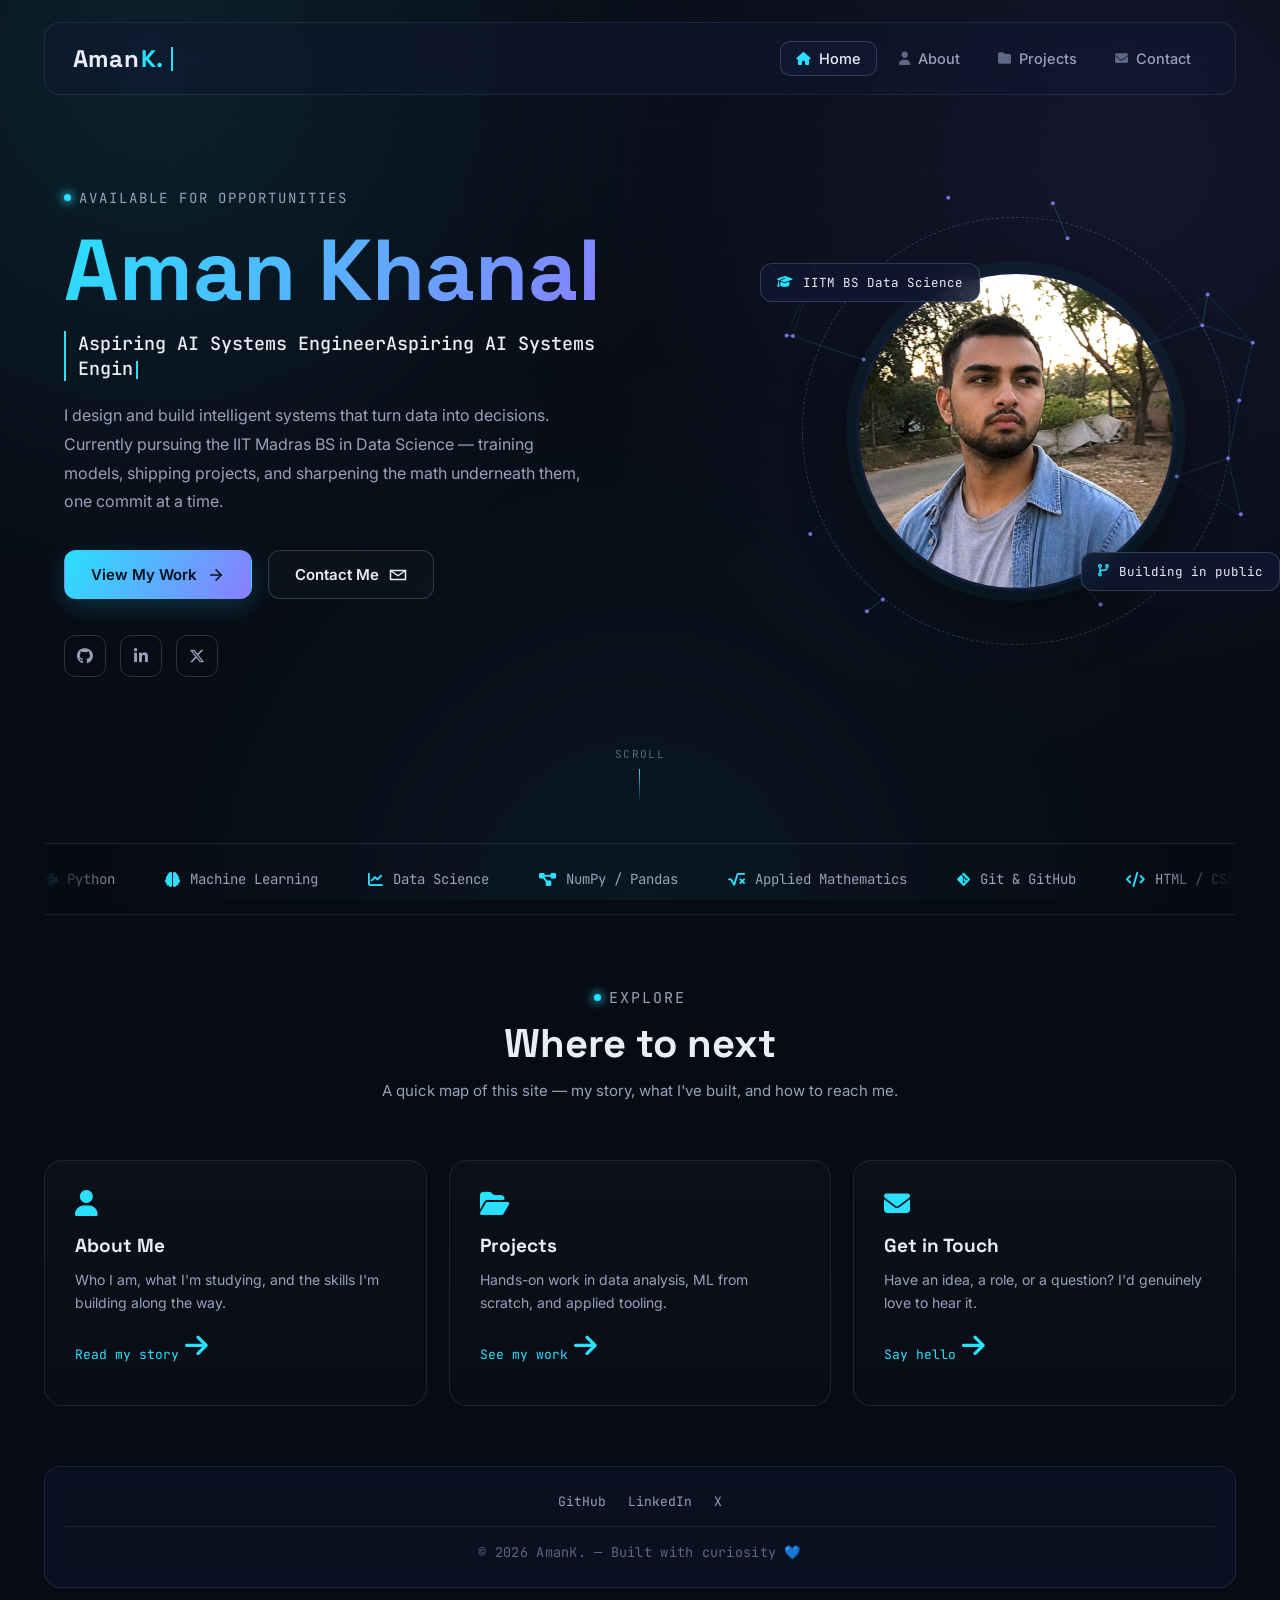
==== commit 972f46d1: "Update stylesheet link path in index.html" ====
--- a/index.html
+++ b/index.html
@@ -6,7 +6,7 @@
     <title>AmanK. | AI &amp; ML Engineer</title>
     <meta name="description" content="Aman Khanal — aspiring AI Systems Engineer building intelligent, real-world machine learning projects." />
 
-    <link href="styles.css" rel="stylesheet" />
+    <link href="./styles.css" rel="stylesheet" />
     <link rel="stylesheet" href="https://cdnjs.cloudflare.com/ajax/libs/font-awesome/6.7.2/css/all.min.css" />
 </head>
 <body>
